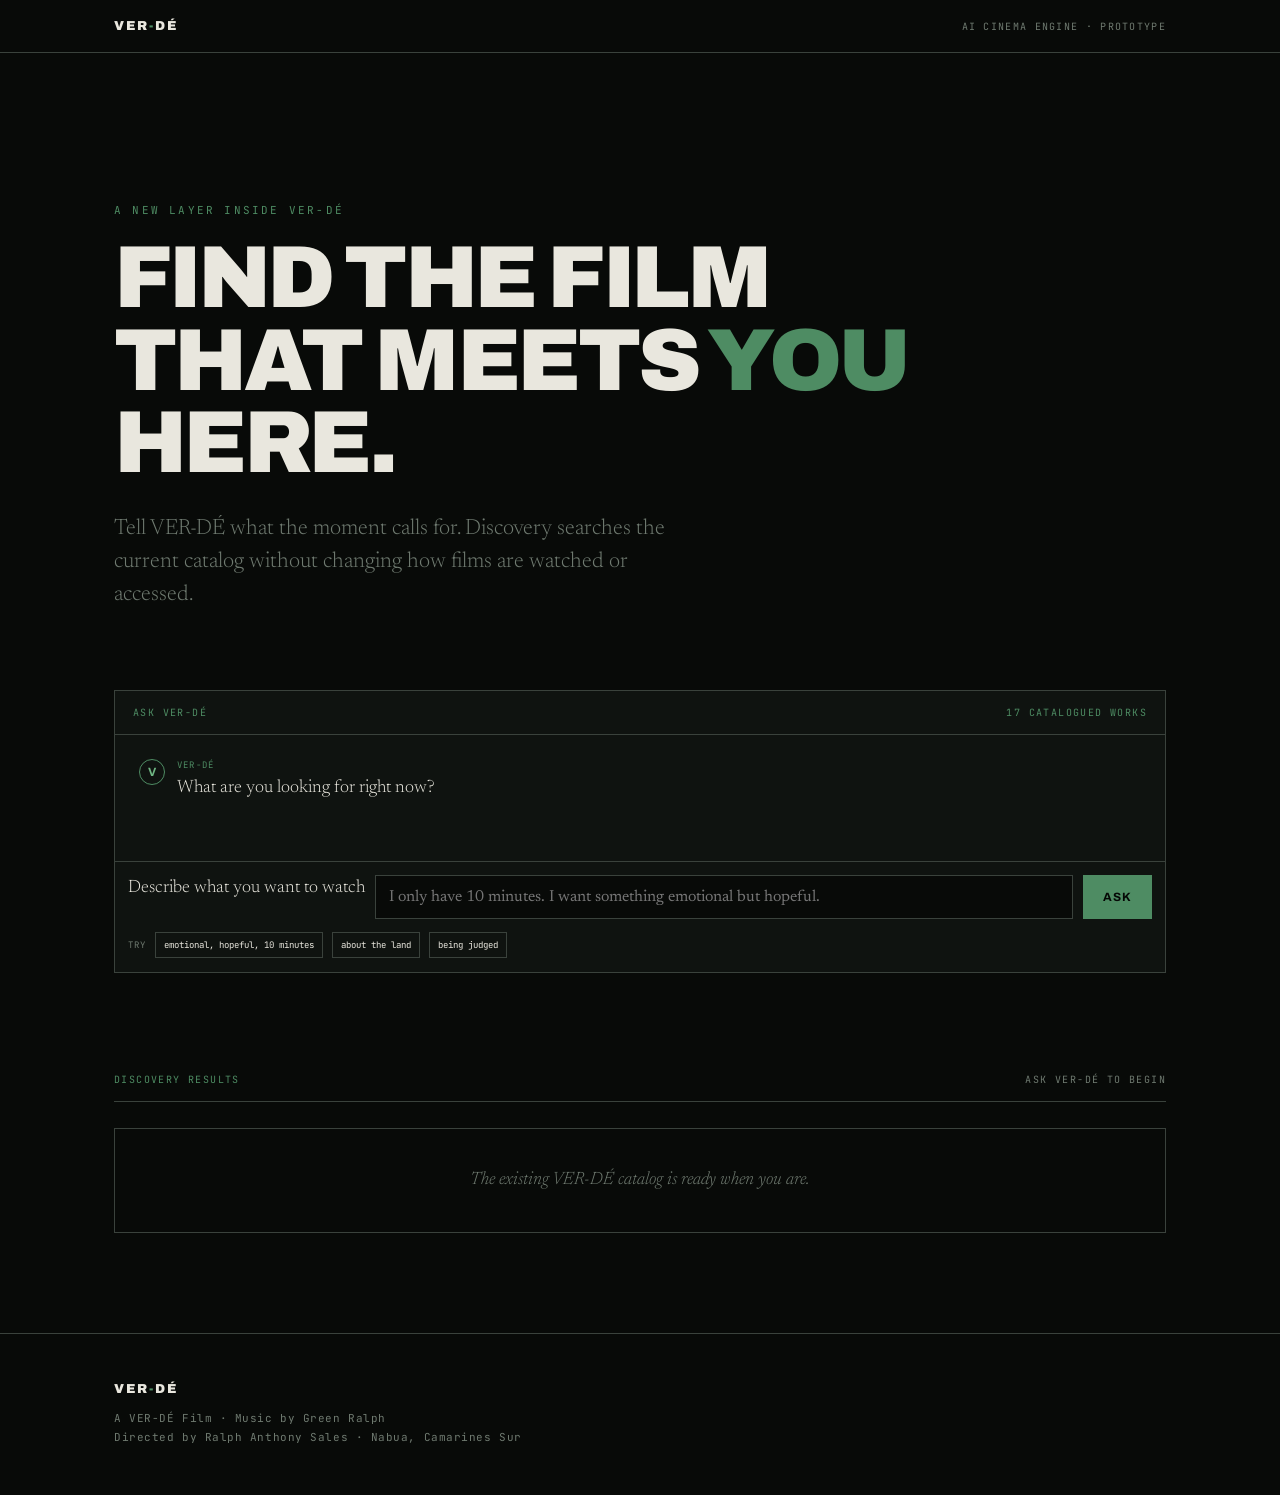
==== index.html @ d4ca4e15 "Build evolved VER-DÉ conversational prototype" ====
<!doctype html><html lang="en"><head><meta charset="UTF-8"><meta name="viewport" content="width=device-width, initial-scale=1.0"><meta name="description" content="VER-DÉ — AI cinema discovery for the existing VER-DÉ catalog."><title>VER-DÉ — The AI Cinema Engine</title><link rel="preconnect" href="https://fonts.googleapis.com"><link rel="preconnect" href="https://fonts.gstatic.com" crossorigin><link href="https://fonts.googleapis.com/css2?family=Archivo:wght@500;700;900&family=JetBrains+Mono:wght@400;600&family=Newsreader:ital,opsz,wght@0,6..72,300;0,6..72,400&display=swap" rel="stylesheet"><link rel="stylesheet" href="styles.css"></head><body><header><div class="wrap topbar"><a class="mark" href="#top">VER<span>-</span>DÉ</a><span>AI CINEMA ENGINE · PROTOTYPE</span></div></header><main class="wrap" id="top"><section class="hero"><p class="eyebrow">A NEW LAYER INSIDE VER-DÉ</p><h1>FIND THE FILM<br>THAT MEETS <em>YOU</em> HERE.</h1><p>Tell VER-DÉ what the moment calls for. Discovery searches the current catalog without changing how films are watched or accessed.</p></section><section class="conversation" aria-label="Ask VER-DÉ"><div class="conversation-head"><span>ASK VER-DÉ</span><span>17 CATALOGUED WORKS</span></div><div class="messages" id="messages" aria-live="polite"><article class="message assistant-message"><div class="avatar">V</div><div><p class="speaker">VER-DÉ</p><p>What are you looking for right now?</p></div></article></div><form class="prompt-form" id="promptForm"><label class="sr-only" for="prompt">Describe what you want to watch</label><input id="prompt" autocomplete="off" placeholder="I only have 10 minutes. I want something emotional but hopeful." required><button type="submit">Ask</button></form><div class="prompt-suggestions"><span>TRY</span><button type="button" data-prompt="I only have 10 minutes. I want something emotional but hopeful.">emotional, hopeful, 10 minutes</button><button type="button" data-prompt="Show me a film about the land.">about the land</button><button type="button" data-prompt="I want a short film about being judged.">being judged</button></div></section><section class="catalog-head"><span>DISCOVERY RESULTS</span><span id="resultCount">ASK VER-DÉ TO BEGIN</span></section><section class="recommendations" id="recommendations" aria-live="polite"><p class="empty-state">The existing VER-DÉ catalog is ready when you are.</p></section></main><footer><div class="wrap"><div class="mark">VER<span>-</span>DÉ</div><p>A VER-DÉ Film · Music by Green Ralph<br>Directed by Ralph Anthony Sales · Nabua, Camarines Sur</p></div></footer><dialog id="watchDialog"><button class="close-dialog" aria-label="Close">×</button><p class="eyebrow">VER-DÉ</p><h2 id="dialogTitle"></h2><p id="dialogText"></p><iframe id="dialogPlayer" title="VER-DÉ film player" allow="autoplay; encrypted-media; picture-in-picture" allowfullscreen></iframe><a class="dialog-action" id="dialogAction" href="https://ver-de.com/#offer" hidden>Get Founding Access →</a></dialog><script src="catalog.js"></script><script src="ai-client.js"></script><script src="app.js"></script></body></html>
---- styles.css ----
:root{--void:#080A08;--surface:#0F1310;--raised:#161C18;--bone:#E9E7DE;--muted:#6F7A70;--dim:#3A423C;--verdigris:#4E8C63;--verdigris-lit:#6FB683;--display:'Archivo',system-ui,sans-serif;--body:'Newsreader',Georgia,serif;--mono:'JetBrains Mono',ui-monospace,monospace;--gut:clamp(20px,5vw,64px)}*{box-sizing:border-box}html{background:var(--void)}body{margin:0;background:var(--void);color:var(--bone);font:300 18px/1.5 var(--body);-webkit-font-smoothing:antialiased}.wrap{max-width:1180px;margin:auto;padding:0 var(--gut)}header{padding:19px 0;border-bottom:1px solid var(--dim)}.topbar{display:flex;justify-content:space-between;align-items:center;color:var(--muted);font:10px var(--mono);letter-spacing:.13em}.mark{font:900 13px var(--display);letter-spacing:.16em;color:var(--bone);text-decoration:none}.mark span{color:var(--verdigris)}.hero{padding:clamp(88px,12vw,150px) 0 78px}.eyebrow{margin:0 0 20px;color:var(--verdigris);font:11px var(--mono);letter-spacing:.2em;text-transform:uppercase}.hero h1{margin:0;max-width:15ch;font:900 clamp(42px,7.5vw,88px)/.94 var(--display);letter-spacing:-.04em}.hero h1 em{font-style:normal;color:var(--verdigris)}.hero>p:last-child{max-width:46ch;margin:28px 0 0;color:var(--muted);font-size:clamp(18px,2vw,22px)}.conversation{border:1px solid var(--dim);background:var(--surface)}.conversation-head,.catalog-head{display:flex;justify-content:space-between;gap:20px;padding:15px 18px;border-bottom:1px solid var(--dim);color:var(--verdigris);font:10px var(--mono);letter-spacing:.14em}.messages{display:flex;flex-direction:column;gap:17px;min-height:126px;max-height:310px;overflow:auto;padding:24px}.message{display:flex;gap:12px;max-width:80%}.message p{margin:0}.avatar{display:grid;place-items:center;width:26px;height:26px;flex:none;border:1px solid var(--verdigris);border-radius:50%;color:var(--verdigris-lit);font:700 12px var(--display)}.speaker{margin-bottom:4px!important;color:var(--verdigris);font:9px var(--mono)!important;letter-spacing:.13em}.user-message{align-self:flex-end;padding:9px 13px;background:var(--raised);border-left:1px solid var(--verdigris)}.prompt-form{display:flex;padding:13px;border-top:1px solid var(--dim);gap:10px}.prompt-form input{min-width:0;flex:1;border:1px solid var(--dim);border-radius:0;background:var(--void);padding:13px;color:var(--bone);font:16px var(--body);outline:0}.prompt-form input:focus{border-color:var(--verdigris)}.prompt-form button,.watch,.dialog-action{border:0;border-radius:0;background:var(--verdigris);padding:0 20px;color:#050705;font:700 12px var(--display);letter-spacing:.08em;text-transform:uppercase;cursor:pointer;text-decoration:none}.prompt-suggestions{display:flex;flex-wrap:wrap;gap:9px;padding:0 13px 14px;color:var(--muted);font:9px var(--mono);letter-spacing:.1em;align-items:center}.prompt-suggestions button{border:1px solid var(--dim);background:transparent;color:var(--bone);padding:6px 8px;font:9px var(--mono);cursor:pointer}.prompt-suggestions button:hover{border-color:var(--verdigris);color:var(--verdigris-lit)}.catalog-head{margin-top:100px;padding:0 0 15px}.catalog-head span:last-child{color:var(--muted)}.recommendations{display:grid;grid-template-columns:repeat(3,1fr);gap:28px;padding:26px 0 100px}.empty-state{grid-column:1/-1;margin:0;padding:38px;border:1px solid var(--dim);color:var(--muted);text-align:center;font-style:italic}.film-card{display:grid;grid-template-columns:32px 1fr;gap:15px;border-top:1px solid var(--dim);padding-top:17px}.film-number,.film-meta,.access,.award{font:10px var(--mono);letter-spacing:.1em;text-transform:uppercase}.film-number{color:var(--verdigris)}.film-meta{margin:0;color:var(--muted);line-height:1.5}.film-content h2{margin:12px 0 6px;font:700 clamp(22px,2.4vw,31px)/1 var(--display);letter-spacing:-.03em}.access{margin:0;color:var(--verdigris-lit)}.access.founding{color:var(--muted)}.award{margin:9px 0 0;color:var(--verdigris-lit);font-size:9px}.fit{margin:18px 0;min-height:94px;color:var(--muted);font-size:15px;line-height:1.45}.fit b{display:block;margin-bottom:5px;color:var(--bone);font:9px var(--mono);letter-spacing:.13em}.watch{min-height:41px;padding:0 15px}.watch span{margin-left:12px;font-size:16px}footer{border-top:1px solid var(--dim);padding:48px 0;color:var(--muted)}footer p{margin:13px 0 0;font:11px/1.7 var(--mono);letter-spacing:.05em}dialog{width:min(720px,calc(100vw - 30px));border:1px solid var(--dim);padding:28px;background:var(--surface);color:var(--bone)}dialog::backdrop{background:rgba(0,0,0,.88)}dialog h2{margin:0 0 14px;font:900 clamp(28px,4vw,48px)/.98 var(--display);letter-spacing:-.04em}dialog p:not(.eyebrow){margin:0 0 20px;color:var(--muted)}.close-dialog{position:absolute;right:11px;top:8px;border:0;background:transparent;color:var(--muted);font-size:28px;cursor:pointer}#dialogPlayer{display:block;width:100%;border:0;aspect-ratio:16/9;background:#000}.dialog-action{display:inline-flex;align-items:center;min-height:44px;margin-top:6px}@media(max-width:760px){.topbar span{display:none}.hero{padding-top:72px}.recommendations{grid-template-columns:1fr;gap:15px;padding-bottom:64px}.fit{min-height:0}.catalog-head{margin-top:68px}.conversation-head{font-size:8px}.prompt-form button{padding:0 14px}.film-card{grid-template-columns:27px 1fr}}
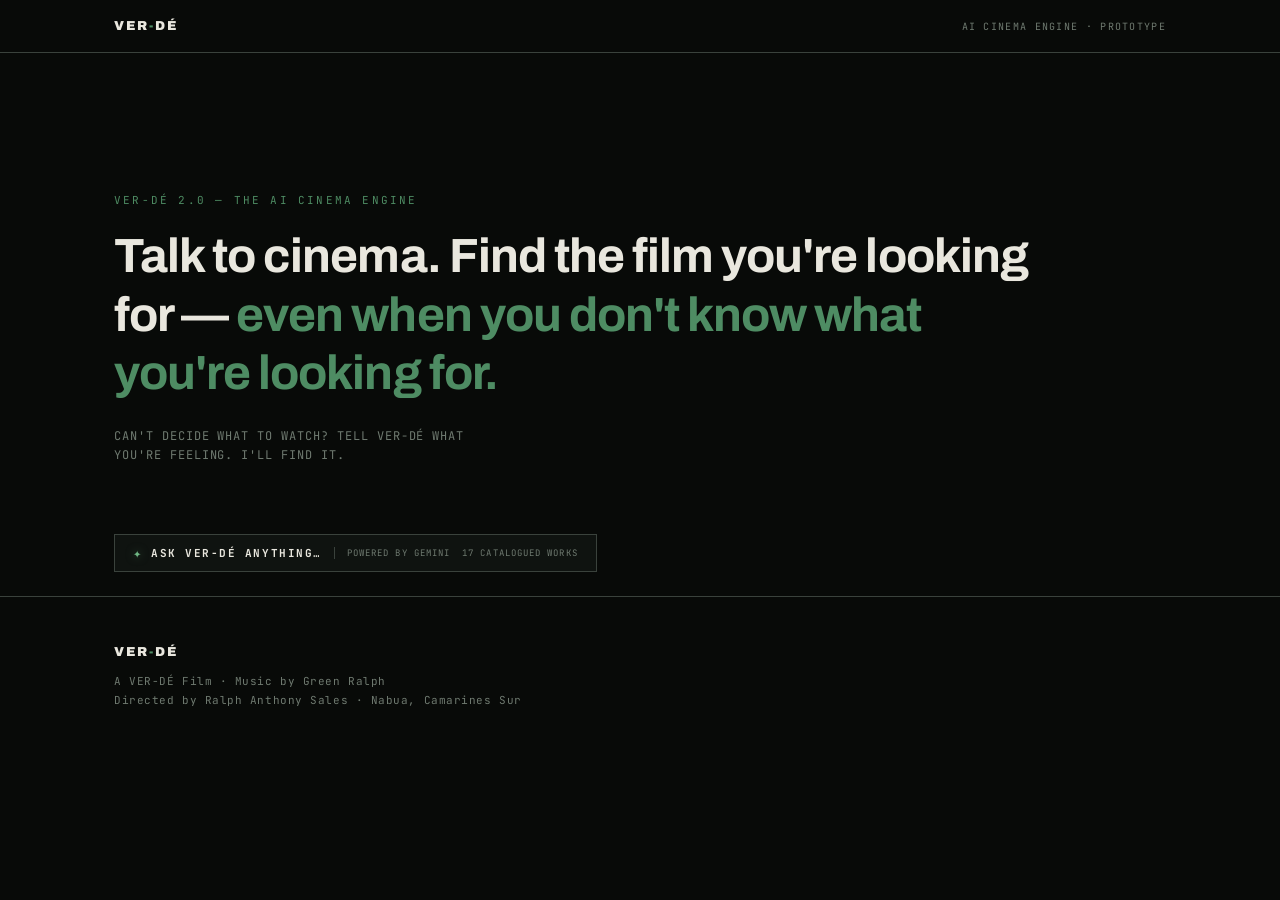
==== commit 3452d3eb: "Complete VER-DÉ 2.0 MVP" ====
--- a/index.html
+++ b/index.html
@@ -1 +1,148 @@
-<!doctype html><html lang="en"><head><meta charset="UTF-8"><meta name="viewport" content="width=device-width, initial-scale=1.0"><meta name="description" content="VER-DÉ — AI cinema discovery for the existing VER-DÉ catalog."><title>VER-DÉ — The AI Cinema Engine</title><link rel="preconnect" href="https://fonts.googleapis.com"><link rel="preconnect" href="https://fonts.gstatic.com" crossorigin><link href="https://fonts.googleapis.com/css2?family=Archivo:wght@500;700;900&family=JetBrains+Mono:wght@400;600&family=Newsreader:ital,opsz,wght@0,6..72,300;0,6..72,400&display=swap" rel="stylesheet"><link rel="stylesheet" href="styles.css"></head><body><header><div class="wrap topbar"><a class="mark" href="#top">VER<span>-</span>DÉ</a><span>AI CINEMA ENGINE · PROTOTYPE</span></div></header><main class="wrap" id="top"><section class="hero"><p class="eyebrow">A NEW LAYER INSIDE VER-DÉ</p><h1>FIND THE FILM<br>THAT MEETS <em>YOU</em> HERE.</h1><p>Tell VER-DÉ what the moment calls for. Discovery searches the current catalog without changing how films are watched or accessed.</p></section><section class="conversation" aria-label="Ask VER-DÉ"><div class="conversation-head"><span>ASK VER-DÉ</span><span>17 CATALOGUED WORKS</span></div><div class="messages" id="messages" aria-live="polite"><article class="message assistant-message"><div class="avatar">V</div><div><p class="speaker">VER-DÉ</p><p>What are you looking for right now?</p></div></article></div><form class="prompt-form" id="promptForm"><label class="sr-only" for="prompt">Describe what you want to watch</label><input id="prompt" autocomplete="off" placeholder="I only have 10 minutes. I want something emotional but hopeful." required><button type="submit">Ask</button></form><div class="prompt-suggestions"><span>TRY</span><button type="button" data-prompt="I only have 10 minutes. I want something emotional but hopeful.">emotional, hopeful, 10 minutes</button><button type="button" data-prompt="Show me a film about the land.">about the land</button><button type="button" data-prompt="I want a short film about being judged.">being judged</button></div></section><section class="catalog-head"><span>DISCOVERY RESULTS</span><span id="resultCount">ASK VER-DÉ TO BEGIN</span></section><section class="recommendations" id="recommendations" aria-live="polite"><p class="empty-state">The existing VER-DÉ catalog is ready when you are.</p></section></main><footer><div class="wrap"><div class="mark">VER<span>-</span>DÉ</div><p>A VER-DÉ Film · Music by Green Ralph<br>Directed by Ralph Anthony Sales · Nabua, Camarines Sur</p></div></footer><dialog id="watchDialog"><button class="close-dialog" aria-label="Close">×</button><p class="eyebrow">VER-DÉ</p><h2 id="dialogTitle"></h2><p id="dialogText"></p><iframe id="dialogPlayer" title="VER-DÉ film player" allow="autoplay; encrypted-media; picture-in-picture" allowfullscreen></iframe><a class="dialog-action" id="dialogAction" href="https://ver-de.com/#offer" hidden>Get Founding Access →</a></dialog><script src="catalog.js"></script><script src="ai-client.js"></script><script src="app.js"></script></body></html>
+<!doctype html>
+<html lang="en">
+<head>
+  <meta charset="UTF-8">
+  <meta name="viewport" content="width=device-width, initial-scale=1.0">
+  <meta name="description" content="VER-DÉ 2.0 — The AI Cinema Engine. Talk to cinema. Find the film you're looking for — even when you don't know what you're looking for.">
+  <title>VER-DÉ 2.0 — The AI Cinema Engine</title>
+  <link href="data:image/svg+xml,%3Csvg xmlns='http://www.w3.org/2000/svg' viewBox='0 0 64 64'%3E%3Crect width='64' height='64' fill='%23080A08'/%3E%3Cpath d='M16 18 L32 46 L48 18' fill='none' stroke='%23E9E7DE' stroke-width='7' stroke-linecap='square'/%3E%3Crect x='26' y='30' width='12' height='4.5' fill='%234E8C63'/%3E%3C/svg%3E" rel="icon">
+  <link href="data:image/svg+xml,%3Csvg xmlns='http://www.w3.org/2000/svg' viewBox='0 0 64 64'%3E%3Crect width='64' height='64' fill='%23080A08'/%3E%3Cpath d='M16 18 L32 46 L48 18' fill='none' stroke='%23E9E7DE' stroke-width='7' stroke-linecap='square'/%3E%3Crect x='26' y='30' width='12' height='4.5' fill='%234E8C63'/%3E%3C/svg%3E" rel="apple-touch-icon">
+  <meta name="theme-color" content="#080A08">
+  <link rel="preconnect" href="https://fonts.googleapis.com">
+  <link rel="preconnect" href="https://fonts.gstatic.com" crossorigin>
+  <link href="https://fonts.googleapis.com/css2?family=Archivo:wght@500;700;900&family=JetBrains+Mono:wght@400;600&family=Newsreader:ital,opsz,wght@0,6..72,300;0,6..72,400&display=swap" rel="stylesheet">
+  <link rel="stylesheet" href="styles.css">
+</head>
+<body>
+  <header>
+    <div class="wrap topbar">
+      <a class="mark" href="#top">VER<span>-</span>DÉ</a>
+      <span>AI CINEMA ENGINE · PROTOTYPE</span>
+    </div>
+  </header>
+
+  <main class="wrap" id="top">
+    <section class="hero">
+      <p class="eyebrow">VER-DÉ 2.0 — THE AI CINEMA ENGINE</p>
+      <h1>Talk to cinema. Find the film you're looking for — <span class="accent-text">even when you don't know what you're looking for.</span></h1>
+      <p class="lede">CAN'T DECIDE WHAT TO WATCH? TELL VER-DÉ WHAT YOU'RE FEELING. I'LL FIND IT.</p>
+    </section>
+
+    <div class="ai-launcher-wrap" id="aiLauncherWrap">
+      <button type="button" class="ai-launcher" id="aiLauncher" aria-expanded="false" aria-controls="conversationSection">
+        <span class="sparkle-gemini" aria-hidden="true">✦</span>
+        <span class="launcher-label">ASK VER-DÉ ANYTHING…</span>
+        <span class="gemini-subtle-badge">Powered by Gemini</span>
+        <span class="launcher-tag">17 CATALOGUED WORKS</span>
+      </button>
+    </div>
+
+    <section class="conversation is-collapsed" id="conversationSection" aria-label="Ask VER-DÉ Anything">
+      <div class="conversation-head">
+        <div class="head-left">
+          <span class="sparkle-gemini" aria-hidden="true">✦</span>
+          <span>ASK VER-DÉ ANYTHING…</span>
+          <span class="gemini-subtle-tag">Powered by Gemini</span>
+        </div>
+        <div class="head-right">
+          <span>17 CATALOGUED WORKS</span>
+          <button type="button" class="collapse-btn" id="collapseAi" aria-label="Collapse Ask VER-DÉ">✕</button>
+        </div>
+      </div>
+
+      <div class="messages" id="messages" aria-live="polite">
+        <article class="message assistant-message">
+          <div class="avatar">V</div>
+          <div class="message-body">
+            <p class="speaker">VER-DÉ</p>
+            <p class="assistant-lead-text">I’ll help you find something. What does the moment call for?</p>
+          </div>
+          <button type="button" class="listen-btn" aria-label="Listen to response" title="Listen">🔊</button>
+        </article>
+      </div>
+
+      <form class="prompt-form" id="promptForm">
+        <input id="prompt" autocomplete="off" placeholder="Tell VER-DÉ what you're looking for…" aria-label="Tell VER-DÉ what you're looking for…" required>
+        <button type="button" class="mic-btn" id="micBtn" aria-label="Voice input" title="Talk to VER-DÉ">
+          <svg class="mic-icon" viewBox="0 0 24 24" width="16" height="16" fill="currentColor">
+            <path d="M12 14c1.66 0 3-1.34 3-3V5c0-1.66-1.34-3-3-3S9 3.34 9 5v6c0 1.66 1.34 3 3 3z"/>
+            <path d="M17 11c0 2.76-2.24 5-5 5s-5-2.24-5-5H5c0 3.53 2.61 6.43 6 6.92V21h2v-3.08c3.39-.49 6-3.39 6-6.92h-2z"/>
+          </svg>
+        </button>
+        <button type="submit">Ask</button>
+      </form>
+
+      <div class="prompt-suggestions">
+        <span>TRY</span>
+        <button type="button" data-prompt="I don't know what to watch, help me.">I don't know what to watch, help me.</button>
+        <button type="button" data-prompt="Emotional, hopeful, 10 minutes">Emotional, hopeful, 10 minutes</button>
+        <button type="button" data-prompt="About the land">About the land</button>
+        <button type="button" data-prompt="Being judged">Being judged</button>
+      </div>
+    </section>
+
+    <!-- Hidden compatibility containers for external queries -->
+    <div id="catalogHead" style="display: none;"><span id="resultCount"></span></div>
+    <div id="recommendations" style="display: none;"></div>
+  </main>
+
+  <footer>
+    <div class="wrap">
+      <div class="mark">VER<span>-</span>DÉ</div>
+      <p>A VER-DÉ Film · Music by Green Ralph<br>Directed by Ralph Anthony Sales · Nabua, Camarines Sur</p>
+    </div>
+  </footer>
+
+  <dialog id="watchDialog">
+    <button class="close-dialog" aria-label="Close">×</button>
+    <p class="eyebrow">VER-DÉ</p>
+    <h2 id="dialogTitle"></h2>
+    <p id="dialogText"></p>
+    <iframe id="dialogPlayer" title="VER-DÉ film player" allow="accelerometer; autoplay; clipboard-write; encrypted-media; gyroscope; picture-in-picture; web-share" allowfullscreen referrerpolicy="strict-origin-when-cross-origin"></iframe>
+    <a class="dialog-action" id="dialogAction" href="https://ver-de.com/#offer" hidden>GET FOUNDING ACCESS →</a>
+
+    <div class="film-companion is-collapsed" id="filmCompanion">
+      <button type="button" class="companion-launcher" id="companionLauncher" aria-expanded="false" aria-controls="companionBody">
+        <div class="launcher-left">
+          <span class="sparkle-gemini" aria-hidden="true">✦</span>
+          <span>ASK VER-DÉ ABOUT THIS FILM</span>
+        </div>
+        <span class="companion-launcher-badge" id="companionLauncherBadge"></span>
+      </button>
+
+      <div class="companion-body" id="companionBody">
+        <div class="companion-head">
+          <div class="head-left">
+            <span class="sparkle-gemini" aria-hidden="true">✦</span>
+            <span>ASK VER-DÉ ABOUT THIS FILM</span>
+            <span class="gemini-subtle-tag">Powered by Gemini</span>
+          </div>
+          <div class="head-right">
+            <span id="companionFilmBadge"></span>
+            <button type="button" class="collapse-btn" id="collapseCompanion" aria-label="Collapse film companion">✕</button>
+          </div>
+        </div>
+
+        <div class="companion-messages" id="companionMessages" aria-live="polite"></div>
+
+        <form class="companion-form" id="companionForm">
+          <input id="companionInput" autocomplete="off" placeholder="Ask about this film..." aria-label="Ask about this film" required>
+          <button type="button" class="mic-btn" id="companionMicBtn" aria-label="Voice input" title="Talk about this film">
+            <svg class="mic-icon" viewBox="0 0 24 24" width="15" height="15" fill="currentColor">
+              <path d="M12 14c1.66 0 3-1.34 3-3V5c0-1.66-1.34-3-3-3S9 3.34 9 5v6c0 1.66 1.34 3 3 3z"/>
+              <path d="M17 11c0 2.76-2.24 5-5 5s-5-2.24-5-5H5c0 3.53 2.61 6.43 6 6.92V21h2v-3.08c3.39-.49 6-3.39 6-6.92h-2z"/>
+            </svg>
+          </button>
+          <button type="submit">Ask</button>
+        </form>
+
+        <div class="companion-suggestions" id="companionSuggestions"></div>
+      </div>
+    </div>
+  </dialog>
+
+  <script src="catalog.js"></script>
+  <script src="ai-client.js"></script>
+  <script src="app.js"></script>
+</body>
+</html>
--- a/styles.css
+++ b/styles.css
@@ -1 +1 @@
-:root{--void:#080A08;--surface:#0F1310;--raised:#161C18;--bone:#E9E7DE;--muted:#6F7A70;--dim:#3A423C;--verdigris:#4E8C63;--verdigris-lit:#6FB683;--display:'Archivo',system-ui,sans-serif;--body:'Newsreader',Georgia,serif;--mono:'JetBrains Mono',ui-monospace,monospace;--gut:clamp(20px,5vw,64px)}*{box-sizing:border-box}html{background:var(--void)}body{margin:0;background:var(--void);color:var(--bone);font:300 18px/1.5 var(--body);-webkit-font-smoothing:antialiased}.wrap{max-width:1180px;margin:auto;padding:0 var(--gut)}header{padding:19px 0;border-bottom:1px solid var(--dim)}.topbar{display:flex;justify-content:space-between;align-items:center;color:var(--muted);font:10px var(--mono);letter-spacing:.13em}.mark{font:900 13px var(--display);letter-spacing:.16em;color:var(--bone);text-decoration:none}.mark span{color:var(--verdigris)}.hero{padding:clamp(88px,12vw,150px) 0 78px}.eyebrow{margin:0 0 20px;color:var(--verdigris);font:11px var(--mono);letter-spacing:.2em;text-transform:uppercase}.hero h1{margin:0;max-width:15ch;font:900 clamp(42px,7.5vw,88px)/.94 var(--display);letter-spacing:-.04em}.hero h1 em{font-style:normal;color:var(--verdigris)}.hero>p:last-child{max-width:46ch;margin:28px 0 0;color:var(--muted);font-size:clamp(18px,2vw,22px)}.conversation{border:1px solid var(--dim);background:var(--surface)}.conversation-head,.catalog-head{display:flex;justify-content:space-between;gap:20px;padding:15px 18px;border-bottom:1px solid var(--dim);color:var(--verdigris);font:10px var(--mono);letter-spacing:.14em}.messages{display:flex;flex-direction:column;gap:17px;min-height:126px;max-height:310px;overflow:auto;padding:24px}.message{display:flex;gap:12px;max-width:80%}.message p{margin:0}.avatar{display:grid;place-items:center;width:26px;height:26px;flex:none;border:1px solid var(--verdigris);border-radius:50%;color:var(--verdigris-lit);font:700 12px var(--display)}.speaker{margin-bottom:4px!important;color:var(--verdigris);font:9px var(--mono)!important;letter-spacing:.13em}.user-message{align-self:flex-end;padding:9px 13px;background:var(--raised);border-left:1px solid var(--verdigris)}.prompt-form{display:flex;padding:13px;border-top:1px solid var(--dim);gap:10px}.prompt-form input{min-width:0;flex:1;border:1px solid var(--dim);border-radius:0;background:var(--void);padding:13px;color:var(--bone);font:16px var(--body);outline:0}.prompt-form input:focus{border-color:var(--verdigris)}.prompt-form button,.watch,.dialog-action{border:0;border-radius:0;background:var(--verdigris);padding:0 20px;color:#050705;font:700 12px var(--display);letter-spacing:.08em;text-transform:uppercase;cursor:pointer;text-decoration:none}.prompt-suggestions{display:flex;flex-wrap:wrap;gap:9px;padding:0 13px 14px;color:var(--muted);font:9px var(--mono);letter-spacing:.1em;align-items:center}.prompt-suggestions button{border:1px solid var(--dim);background:transparent;color:var(--bone);padding:6px 8px;font:9px var(--mono);cursor:pointer}.prompt-suggestions button:hover{border-color:var(--verdigris);color:var(--verdigris-lit)}.catalog-head{margin-top:100px;padding:0 0 15px}.catalog-head span:last-child{color:var(--muted)}.recommendations{display:grid;grid-template-columns:repeat(3,1fr);gap:28px;padding:26px 0 100px}.empty-state{grid-column:1/-1;margin:0;padding:38px;border:1px solid var(--dim);color:var(--muted);text-align:center;font-style:italic}.film-card{display:grid;grid-template-columns:32px 1fr;gap:15px;border-top:1px solid var(--dim);padding-top:17px}.film-number,.film-meta,.access,.award{font:10px var(--mono);letter-spacing:.1em;text-transform:uppercase}.film-number{color:var(--verdigris)}.film-meta{margin:0;color:var(--muted);line-height:1.5}.film-content h2{margin:12px 0 6px;font:700 clamp(22px,2.4vw,31px)/1 var(--display);letter-spacing:-.03em}.access{margin:0;color:var(--verdigris-lit)}.access.founding{color:var(--muted)}.award{margin:9px 0 0;color:var(--verdigris-lit);font-size:9px}.fit{margin:18px 0;min-height:94px;color:var(--muted);font-size:15px;line-height:1.45}.fit b{display:block;margin-bottom:5px;color:var(--bone);font:9px var(--mono);letter-spacing:.13em}.watch{min-height:41px;padding:0 15px}.watch span{margin-left:12px;font-size:16px}footer{border-top:1px solid var(--dim);padding:48px 0;color:var(--muted)}footer p{margin:13px 0 0;font:11px/1.7 var(--mono);letter-spacing:.05em}dialog{width:min(720px,calc(100vw - 30px));border:1px solid var(--dim);padding:28px;background:var(--surface);color:var(--bone)}dialog::backdrop{background:rgba(0,0,0,.88)}dialog h2{margin:0 0 14px;font:900 clamp(28px,4vw,48px)/.98 var(--display);letter-spacing:-.04em}dialog p:not(.eyebrow){margin:0 0 20px;color:var(--muted)}.close-dialog{position:absolute;right:11px;top:8px;border:0;background:transparent;color:var(--muted);font-size:28px;cursor:pointer}#dialogPlayer{display:block;width:100%;border:0;aspect-ratio:16/9;background:#000}.dialog-action{display:inline-flex;align-items:center;min-height:44px;margin-top:6px}@media(max-width:760px){.topbar span{display:none}.hero{padding-top:72px}.recommendations{grid-template-columns:1fr;gap:15px;padding-bottom:64px}.fit{min-height:0}.catalog-head{margin-top:68px}.conversation-head{font-size:8px}.prompt-form button{padding:0 14px}.film-card{grid-template-columns:27px 1fr}}
+:root{--void:#080A08;--surface:#0F1310;--raised:#161C18;--bone:#E9E7DE;--muted:#6F7A70;--dim:#3A423C;--verdigris:#4E8C63;--verdigris-lit:#6FB683;--display:'Archivo',system-ui,sans-serif;--body:'Newsreader',Georgia,serif;--mono:'JetBrains Mono',ui-monospace,monospace;--gut:clamp(20px,5vw,64px)}*{box-sizing:border-box}html{background:var(--void)}body{margin:0;background:var(--void);color:var(--bone);font:300 18px/1.5 var(--body);-webkit-font-smoothing:antialiased}.wrap{max-width:1180px;margin:auto;padding:0 var(--gut)}header{padding:19px 0;border-bottom:1px solid var(--dim)}.topbar{display:flex;justify-content:space-between;align-items:center;color:var(--muted);font:10px var(--mono);letter-spacing:.13em}.mark{font:900 13px var(--display);letter-spacing:.16em;color:var(--bone);text-decoration:none}.mark span{color:var(--verdigris)}.hero{padding:clamp(88px,12vw,140px) 0 68px}.eyebrow{margin:0 0 20px;color:var(--verdigris);font:11px var(--mono);letter-spacing:.2em;text-transform:uppercase}.hero h1{margin:0;max-width:32ch;font:700 clamp(28px,4vw,48px)/1.22 var(--display);letter-spacing:-.02em;color:var(--bone);text-transform:none}.accent-text{color:var(--verdigris)}.hero .lede{max-width:54ch;margin:24px 0 0;color:var(--muted);font:400 12px/1.65 var(--mono);letter-spacing:.08em;text-transform:uppercase}.conversation{border:1px solid var(--dim);background:var(--surface);margin-bottom:80px}.conversation-head{display:flex;justify-content:space-between;gap:20px;padding:15px 18px;border-bottom:1px solid var(--dim);color:var(--verdigris);font:10px var(--mono);letter-spacing:.14em}.messages{display:flex;flex-direction:column;gap:20px;min-height:160px;max-height:640px;overflow-y:auto;padding:24px}.message{display:flex;align-items:flex-start;gap:12px;max-width:88%}.message p{margin:0}.message-body{flex:1;min-width:0}.assistant-lead-text{font-size:16px;line-height:1.5}.avatar{display:grid;place-items:center;width:26px;height:26px;flex:none;border:1px solid var(--verdigris);border-radius:50%;color:var(--verdigris-lit);font:700 12px var(--display)}.speaker{margin-bottom:4px!important;color:var(--verdigris);font:9px var(--mono)!important;letter-spacing:.13em}.user-message{align-self:flex-end;padding:10px 14px;background:var(--raised);border-left:1px solid var(--verdigris);font-size:16px}.listen-btn{border:0;background:transparent;color:var(--muted);font-size:11px;cursor:pointer;padding:3px 6px;margin-left:auto;align-self:flex-start;line-height:1;border-radius:2px;opacity:.7;transition:color .15s,opacity .15s,transform .15s}.listen-btn:hover{color:var(--bone);opacity:1;transform:scale(1.1)}.listen-btn.is-speaking{color:var(--verdigris-lit);opacity:1;animation:speak-pulse 1s infinite alternate}@keyframes speak-pulse{0%{opacity:.6}100%{opacity:1}}.inline-film-card{margin-top:14px;border:1px solid var(--dim);background:var(--void);padding:14px;display:flex;flex-direction:column;gap:12px}.film-frame-wrap{position:relative;width:100%;aspect-ratio:16/9;overflow:hidden;background:#000;border:1px solid var(--dim)}.film-frame{width:100%;height:100%;object-fit:cover;display:block}.access-tag{position:absolute;top:10px;right:10px;background:rgba(8,10,8,.88);backdrop-filter:blur(4px);border:1px solid var(--dim);padding:3px 7px;font:700 9px var(--mono);letter-spacing:.12em;text-transform:uppercase;color:var(--verdigris-lit)}.access-tag.founding{color:var(--muted)}.film-details{display:flex;flex-direction:column;gap:8px}.film-meta-row{display:flex;justify-content:space-between;align-items:center;flex-wrap:wrap;gap:8px;font:10px var(--mono);color:var(--muted);text-transform:uppercase;letter-spacing:.1em}.film-award-tag{color:var(--verdigris-lit);font-size:9px}.film-card-title{margin:0;font:900 clamp(20px,2.2vw,28px)/1 var(--display);letter-spacing:-.03em;color:var(--bone);text-transform:uppercase}.why-fits-box{background:var(--surface);border-left:2px solid var(--verdigris);padding:10px 12px;margin-top:4px}.why-fits-label{display:block;font:700 9px var(--mono);letter-spacing:.14em;color:var(--verdigris-lit);text-transform:uppercase;margin-bottom:4px}.why-fits-text{margin:0;font:300 14px/1.5 var(--body);color:var(--bone)}.card-action-row{display:flex;align-items:center;gap:10px;margin-top:6px}.inline-watch{display:inline-flex;align-items:center;justify-content:center;min-height:38px;padding:0 18px;border:0;background:var(--verdigris);color:#050705;font:700 11px var(--display);letter-spacing:.08em;text-transform:uppercase;cursor:pointer;text-decoration:none;transition:background .15s}.inline-watch:hover{background:var(--verdigris-lit)}.inline-watch span{margin-left:8px}.inline-listen{display:inline-flex;align-items:center;gap:6px;border:1px solid var(--dim);background:transparent;color:var(--bone);font:700 10px var(--mono);letter-spacing:.1em;text-transform:uppercase;padding:0 14px;min-height:38px;cursor:pointer;opacity:1;transition:border-color .15s,color .15s}.inline-listen:hover{border-color:var(--verdigris);color:var(--verdigris-lit)}.prompt-form{display:flex;padding:13px;border-top:1px solid var(--dim);gap:10px}.prompt-form input{min-width:0;flex:1;border:1px solid var(--dim);border-radius:0;background:var(--void);padding:13px;color:var(--bone);font:16px var(--body);outline:0}.prompt-form input:focus{border-color:var(--verdigris)}.mic-btn{display:flex;align-items:center;justify-content:center;border:1px solid var(--dim);border-radius:0;background:var(--void);color:var(--muted);padding:0 14px;cursor:pointer;transition:border-color .15s,color .15s,background .15s}.mic-btn:hover{border-color:var(--verdigris);color:var(--bone)}.mic-btn.is-recording{border-color:#e5484d;color:#e5484d;background:rgba(229,72,77,.08);animation:mic-pulse 1.2s infinite}@keyframes mic-pulse{0%,100%{opacity:1}50%{opacity:.45}}.prompt-form button[type="submit"],.dialog-action{border:0;border-radius:0;background:var(--verdigris);padding:0 20px;color:#050705;font:700 12px var(--display);letter-spacing:.08em;text-transform:uppercase;cursor:pointer;text-decoration:none}.prompt-suggestions{display:flex;flex-wrap:wrap;gap:9px;padding:0 13px 14px;color:var(--muted);font:9px var(--mono);letter-spacing:.1em;align-items:center}.prompt-suggestions button{border:1px solid var(--dim);background:transparent;color:var(--bone);padding:6px 8px;font:9px var(--mono);cursor:pointer}.prompt-suggestions button:hover{border-color:var(--verdigris);color:var(--verdigris-lit)}footer{border-top:1px solid var(--dim);padding:48px 0;color:var(--muted)}footer p{margin:13px 0 0;font:11px/1.7 var(--mono);letter-spacing:.05em}dialog{width:min(720px,calc(100vw - 30px));max-height:calc(100vh - 40px);overflow-y:auto;border:1px solid var(--dim);padding:28px;background:var(--surface);color:var(--bone)}dialog::backdrop{background:rgba(0,0,0,.88)}dialog h2{margin:0 0 14px;font:900 clamp(28px,4vw,48px)/.98 var(--display);letter-spacing:-.04em}dialog p:not(.eyebrow){margin:0 0 20px;color:var(--muted)}.close-dialog{position:absolute;right:11px;top:8px;border:0;background:transparent;color:var(--muted);font-size:28px;cursor:pointer}#dialogPlayer{display:block;width:100%;border:0;aspect-ratio:16/9;background:#000}.dialog-action{display:inline-flex;align-items:center;min-height:44px;margin-top:6px}.film-companion{margin-top:18px;border:1px solid var(--dim);background:var(--void)}.companion-head{display:flex;justify-content:space-between;gap:10px;padding:10px 14px;border-bottom:1px solid var(--dim);color:var(--verdigris);font:9px var(--mono);letter-spacing:.14em}.companion-messages{display:flex;flex-direction:column;gap:10px;max-height:140px;overflow-y:auto;padding:12px 14px;font-size:14px;line-height:1.45}.companion-messages .message{font-size:14px;max-width:96%}.companion-messages .avatar{width:20px;height:20px;font-size:10px}.companion-form{display:flex;padding:9px 12px;border-top:1px solid var(--dim);gap:8px}.companion-form input{min-width:0;flex:1;border:1px solid var(--dim);border-radius:0;background:var(--surface);padding:8px 10px;color:var(--bone);font:14px var(--body);outline:0}.companion-form input:focus{border-color:var(--verdigris)}.companion-form button[type="submit"]{border:0;border-radius:0;background:var(--verdigris);padding:0 14px;color:#050705;font:700 11px var(--display);letter-spacing:.08em;text-transform:uppercase;cursor:pointer}.companion-suggestions{display:flex;flex-wrap:wrap;gap:6px;padding:0 12px 10px;color:var(--muted);font:9px var(--mono);align-items:center}.companion-suggestions button{border:1px solid var(--dim);background:transparent;color:var(--bone);padding:4px 8px;font:9px var(--mono);cursor:pointer}.companion-suggestions button:hover{border-color:var(--verdigris);color:var(--verdigris-lit)}.sparkle-gemini{display:inline-block;color:var(--verdigris-lit);margin-right:8px;font-size:14px;line-height:1;filter:drop-shadow(0 0 5px rgba(111,182,131,.5));transition:transform .2s ease,color .2s ease}.ai-launcher:hover .sparkle-gemini,.companion-launcher:hover .sparkle-gemini{transform:scale(1.2);color:#9ad9b0}.ai-launcher-wrap{margin:0 0 24px;display:flex;align-items:center}.ai-launcher{display:inline-flex;align-items:center;border:1px solid var(--dim);background:var(--surface);color:var(--bone);padding:11px 18px;font:700 11px var(--mono);letter-spacing:.14em;text-transform:uppercase;cursor:pointer;transition:border-color .15s,color .15s,background .15s}.ai-launcher:hover{border-color:var(--verdigris);color:var(--verdigris-lit);background:var(--raised)}.gemini-subtle-badge{margin-left:12px;padding-left:12px;border-left:1px solid var(--dim);color:var(--muted);font-weight:400;font-size:9px;letter-spacing:.12em;text-transform:uppercase}.launcher-tag{margin-left:12px;color:var(--muted);font-weight:400;font-size:9px;letter-spacing:.12em}.head-left,.launcher-left{display:flex;align-items:center}.gemini-subtle-tag{margin-left:10px;padding-left:10px;border-left:1px solid var(--dim);color:var(--muted);font:400 8.5px var(--mono);letter-spacing:.12em;text-transform:uppercase}.head-right{display:flex;align-items:center;gap:12px}.collapse-btn{border:0;background:transparent;color:var(--muted);font:12px var(--mono);cursor:pointer;padding:2px 6px;line-height:1}.collapse-btn:hover{color:var(--bone)}.conversation.is-collapsed{display:none}.ai-launcher-wrap.is-hidden{display:none}.companion-launcher{width:100%;display:flex;align-items:center;justify-content:space-between;border:1px solid var(--dim);background:var(--void);color:var(--bone);padding:10px 14px;font:700 10px var(--mono);letter-spacing:.12em;text-transform:uppercase;cursor:pointer;transition:border-color .15s,color .15s}.companion-launcher:hover{border-color:var(--verdigris);color:var(--verdigris-lit);background:var(--surface)}.companion-launcher-badge{color:var(--muted);font-size:9px}.film-companion.is-collapsed .companion-body{display:none}.film-companion.is-expanded .companion-launcher{display:none}@media(max-width:760px){.topbar span{display:none}.hero{padding-top:72px}.conversation-head{font-size:8px}.prompt-form button[type="submit"]{padding:0 14px}.message{max-width:98%}}[hidden],.dialog-action[hidden],#dialogPlayer[hidden]{display:none!important}.prompt-form label,.companion-form label,.sr-only{display:none!important}
